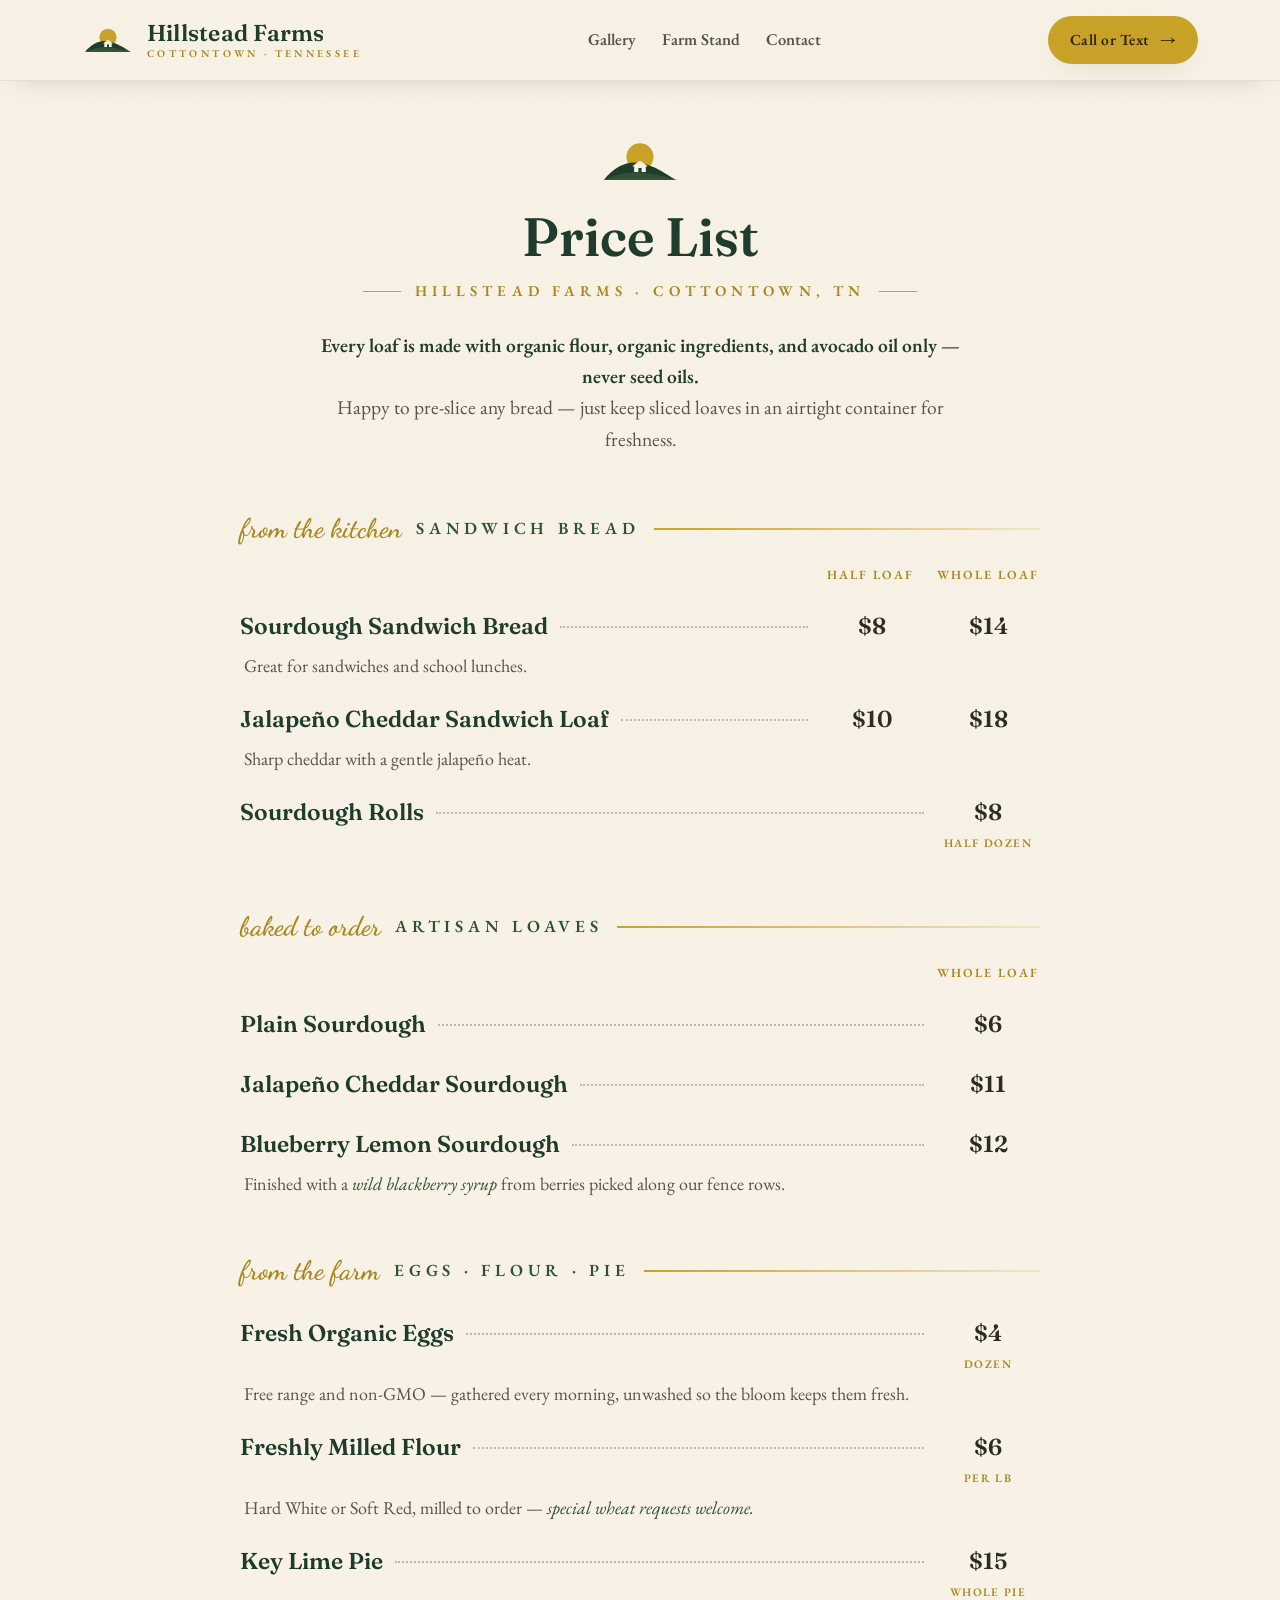
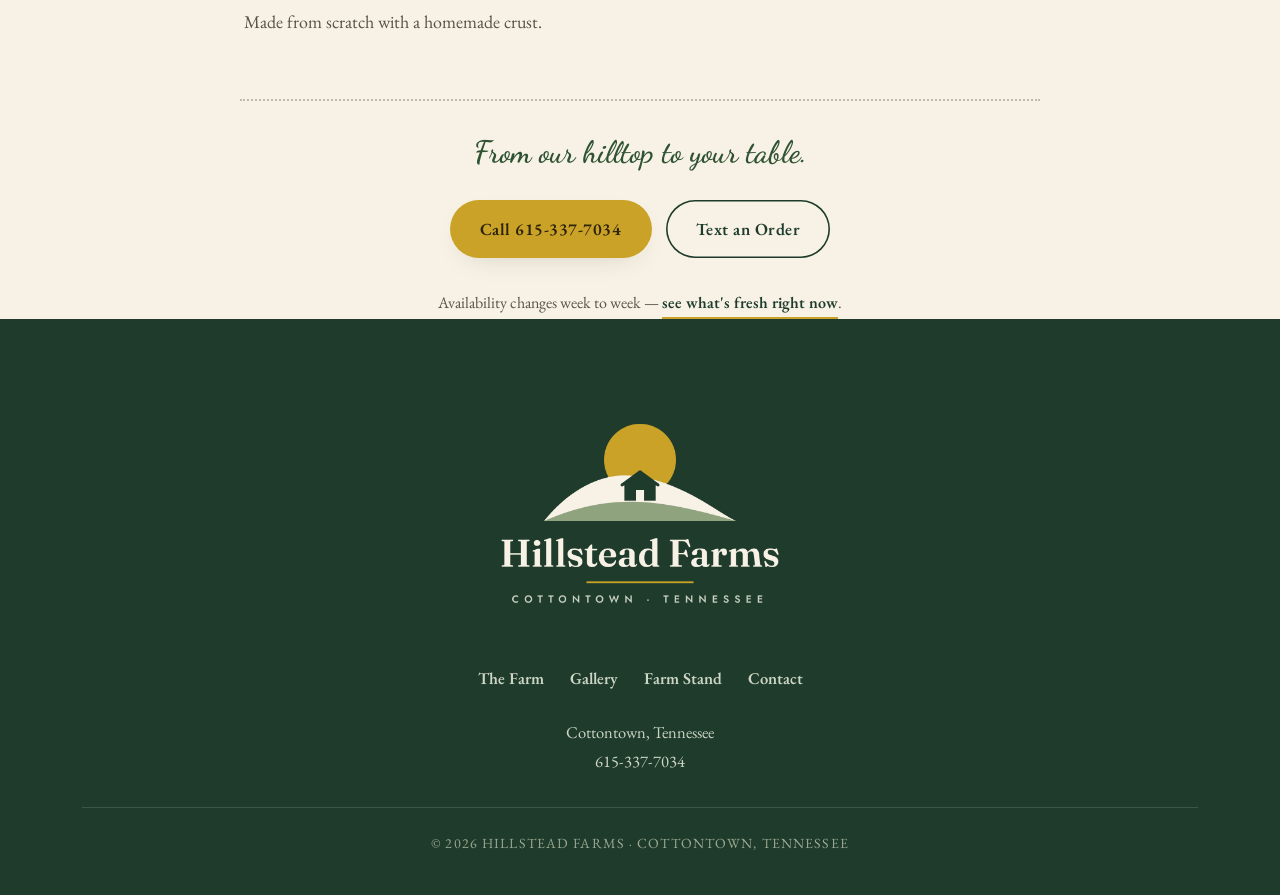
==== price-list.html @ a57d2199 "feat: sync site prices with the price sheet + add /price-list page - farm stand: eggs $4/dozen, sour" ====
<!DOCTYPE html>
<html lang="en">
<head>
<meta charset="UTF-8">
<meta name="viewport" content="width=device-width, initial-scale=1.0">
<title>Price List — Hillstead Farms</title>
<meta name="description" content="Hillstead Farms price list — sourdough sandwich loaves, artisan loaves, farm-fresh eggs, fresh-milled flour, and key lime pie. Cottontown, Tennessee.">
<meta property="og:title" content="Price List — Hillstead Farms">
<meta property="og:description" content="Sourdough, eggs, fresh-milled flour, and pie from our fifty-acre family farm in Cottontown, TN.">
<meta property="og:type" content="website">
<meta name="theme-color" content="#F7F2E5">
<link rel="icon" type="image/svg+xml" href="favicon.svg">
<link rel="preconnect" href="https://fonts.googleapis.com">
<link rel="preconnect" href="https://fonts.gstatic.com" crossorigin>
<link href="https://fonts.googleapis.com/css2?family=Playfair+Display:wght@700;800&family=Fraunces:opsz,wght@9..144,600&family=EB+Garamond:ital,wght@0,400;0,500;0,600;1,400;1,500&family=Dancing+Script:wght@600&display=swap" rel="stylesheet">
<link rel="stylesheet" href="css/hs-style.css">
<style>
  .pl-page{padding:120px 0 0}
  .pl-head{text-align:center;margin-bottom:10px}
  .pl-head .mark{width:104px;height:82px;margin:0 auto 6px}
  .pl-head h1{
    font-family:'Fraunces',var(--font-display);font-weight:600;
    font-size:clamp(38px,5vw,54px);color:var(--green-deep);line-height:1.06;
  }
  .pl-head .kicker{justify-content:center;margin-top:14px}
  .pl-promise{
    max-width:640px;margin:26px auto 0;text-align:center;font-size:19.5px;line-height:1.6;color:var(--ink-soft);
  }
  .pl-promise b{color:var(--green-deep);font-weight:600}

  .pl-sec{max-width:800px;margin:52px auto 0}
  .pl-sec-head{display:flex;align-items:center;gap:14px;flex-wrap:wrap}
  .pl-sec-head .script{font-family:var(--font-script);font-weight:600;font-size:27px;color:var(--gold-deep)}
  .pl-sec-head h2{
    font-family:var(--font-body);font-weight:600;font-size:17px;letter-spacing:.28em;
    color:var(--green);text-transform:uppercase;text-align:left;margin:0;
  }
  .pl-sec-head::after{content:"";flex:1;height:1.5px;min-width:30px;background:linear-gradient(90deg,var(--gold),rgba(201,162,39,.15))}

  .pl-cols{display:flex;justify-content:flex-end;gap:14px;margin-top:14px}
  .pl-cols span{
    width:104px;text-align:center;font-weight:600;font-size:12.5px;letter-spacing:.16em;
    text-transform:uppercase;color:var(--gold-deep);
  }
  .pl-row{display:flex;align-items:baseline;gap:12px;margin-top:22px}
  .pl-row .nm{font-family:'Fraunces',var(--font-display);font-weight:600;font-size:23px;color:var(--green-deep)}
  .pl-row .dots{flex:1;min-width:16px;border-bottom:2.5px dotted rgba(46,43,35,.28);transform:translateY(-6px)}
  .pl-row .p{
    width:104px;text-align:center;white-space:nowrap;
    font-family:'Fraunces',var(--font-display);font-weight:600;font-size:23px;color:var(--ink);
  }
  .pl-row .p .u{
    display:block;font-family:var(--font-body);font-weight:600;font-size:11.5px;
    letter-spacing:.12em;text-transform:uppercase;color:var(--gold-deep);margin-top:2px;
  }
  .pl-note{margin:6px 0 0 4px;font-size:18px;line-height:1.5;color:var(--ink-soft)}
  .pl-note em{color:var(--green);font-style:italic}

  @media(max-width:600px){
    .pl-cols{gap:10px}
    .pl-cols span{width:76px;font-size:10.5px;letter-spacing:.05em;white-space:nowrap}
    .pl-row{flex-wrap:wrap;gap:10px;justify-content:flex-end;margin-top:20px}
    .pl-row .nm{font-size:21px;flex:1 1 100%}
    .pl-row .dots{display:none}
    .pl-row .p{width:76px;font-size:21px;text-align:center}
    .pl-note{margin-top:4px}
  }

  .pl-cta{max-width:800px;margin:64px auto 0;text-align:center}
  .pl-cta .line{height:0;border-top:2.5px dotted rgba(46,43,35,.28);margin-bottom:26px}
  .pl-cta .slogan{font-family:var(--font-script);font-weight:600;font-size:31px;color:var(--green)}
  .pl-cta .btns{display:flex;gap:14px;justify-content:center;flex-wrap:wrap;margin-top:22px}
  .pl-cta .fine{margin-top:22px;font-size:16px;color:var(--ink-soft)}
</style>
</head>
<body>

<a class="skip-link" href="#main">Skip to content</a>

<header class="nav nav-static" id="nav">
  <div class="nav-inner">
    <a class="brand" href="index.html" aria-label="Hillstead Farms home">
      <img class="mark mark-light" src="img/mark.svg" alt="" width="52" height="52">
      <span class="word">Hillstead Farms<em>COTTONTOWN · TENNESSEE</em></span>
    </a>
    <nav class="nav-links" aria-label="Primary">
      <a href="index.html#gallery">Gallery</a>
      <a href="index.html#stand">Farm Stand</a>
      <a href="index.html#contact">Contact</a>
    </nav>
    <div class="nav-cta">
      <a class="btn btn-gold" href="tel:+16153377034">Call or Text <span class="arr">→</span></a>
    </div>
  </div>
</header>

<main id="main">
  <section class="pl-page sec-pad">
    <div class="container">

      <div class="pl-head">
        <div class="mark">
          <img src="img/mark.svg" alt="" width="104" height="82">
        </div>
        <h1>Price List</h1>
        <p class="kicker">Hillstead Farms · Cottontown, TN</p>
      </div>

      <p class="pl-promise"><b>Every loaf is made with organic flour, organic ingredients, and avocado oil only — never seed oils.</b><br>
      Happy to pre-slice any bread — just keep sliced loaves in an airtight container for freshness.</p>

      <!-- ============ SANDWICH BREAD ============ -->
      <div class="pl-sec">
        <div class="pl-sec-head"><span class="script">from the kitchen</span><h2>Sandwich Bread</h2></div>
        <div class="pl-cols"><span>Half Loaf</span><span>Whole Loaf</span></div>

        <div class="pl-row">
          <span class="nm">Sourdough Sandwich Bread</span><span class="dots"></span>
          <span class="p">$8</span><span class="p">$14</span>
        </div>
        <p class="pl-note">Great for sandwiches and school lunches.</p>

        <div class="pl-row">
          <span class="nm">Jalapeño Cheddar Sandwich Loaf</span><span class="dots"></span>
          <span class="p">$10</span><span class="p">$18</span>
        </div>
        <p class="pl-note">Sharp cheddar with a gentle jalapeño heat.</p>

        <div class="pl-row">
          <span class="nm">Sourdough Rolls</span><span class="dots"></span>
          <span class="p">$8<span class="u">half dozen</span></span>
        </div>
      </div>

      <!-- ============ ARTISAN LOAVES ============ -->
      <div class="pl-sec">
        <div class="pl-sec-head"><span class="script">baked to order</span><h2>Artisan Loaves</h2></div>
        <div class="pl-cols"><span>Whole Loaf</span></div>

        <div class="pl-row">
          <span class="nm">Plain Sourdough</span><span class="dots"></span>
          <span class="p">$6</span>
        </div>

        <div class="pl-row">
          <span class="nm">Jalapeño Cheddar Sourdough</span><span class="dots"></span>
          <span class="p">$11</span>
        </div>

        <div class="pl-row">
          <span class="nm">Blueberry Lemon Sourdough</span><span class="dots"></span>
          <span class="p">$12</span>
        </div>
        <p class="pl-note">Finished with a <em>wild blackberry syrup</em> from berries picked along our fence rows.</p>
      </div>

      <!-- ============ FROM THE FARM ============ -->
      <div class="pl-sec">
        <div class="pl-sec-head"><span class="script">from the farm</span><h2>Eggs · Flour · Pie</h2></div>

        <div class="pl-row">
          <span class="nm">Fresh Organic Eggs</span><span class="dots"></span>
          <span class="p">$4<span class="u">dozen</span></span>
        </div>
        <p class="pl-note">Free range and non-GMO — gathered every morning, unwashed so the bloom keeps them fresh.</p>

        <div class="pl-row">
          <span class="nm">Freshly Milled Flour</span><span class="dots"></span>
          <span class="p">$6<span class="u">per lb</span></span>
        </div>
        <p class="pl-note">Hard White or Soft Red, milled to order — <em>special wheat requests welcome.</em></p>

        <div class="pl-row">
          <span class="nm">Key Lime Pie</span><span class="dots"></span>
          <span class="p">$15<span class="u">whole pie</span></span>
        </div>
        <p class="pl-note">Made from scratch with a homemade crust.</p>
      </div>

      <!-- ============ CTA ============ -->
      <div class="pl-cta">
        <div class="line"></div>
        <p class="slogan">From our hilltop to your table.</p>
        <div class="btns">
          <a class="btn btn-gold" href="tel:+16153377034">Call 615-337-7034</a>
          <a class="btn btn-ghost on-cream" href="sms:+16153377034?body=Hi%20Hillstead%20Farms%2C%20I%E2%80%99d%20like%20to%20order%3A%20">Text an Order</a>
        </div>
        <p class="fine">Availability changes week to week — <a class="pricelink" href="index.html#stand">see what's fresh right now</a>.</p>
      </div>

    </div>
  </section>
</main>

<footer>
  <div class="container">
    <img class="foot-logo" src="img/logo-primary-dark.png" alt="Hillstead Farms — Cottontown, Tennessee" width="360" height="252">
    <nav class="foot-links" aria-label="Footer">
      <a href="index.html#farm">The Farm</a>
      <a href="index.html#gallery">Gallery</a>
      <a href="index.html#stand">Farm Stand</a>
      <a href="index.html#contact">Contact</a>
    </nav>
    <p class="addr">Cottontown, Tennessee<br>
    <a href="tel:+16153377034">615-337-7034</a></p>
    <p class="copy">© 2026 HILLSTEAD FARMS · COTTONTOWN, TENNESSEE</p>
  </div>
</footer>

<script src="js/hillstead.js" defer></script>
</body>
</html>
---- css/hs-style.css ----
/* ============================================================
   HILLSTEAD FARMS — SITE STYLES
   Heritage palette from the crest: deep green, gold, cream.
   Type: Playfair Display (display) · EB Garamond (body) · Dancing Script (accents)
   ============================================================ */
:root{
  --cream:      #F7F2E5;
  --cream-deep: #F0E9D6;
  --card:       #FDFAF1;
  --ink:        #2E2B23;
  --ink-soft:   #57534A;
  --green-deep: #1E3B2C;
  --green:      #2F5233;
  --sage:       #8FA37E;
  --gold:       #C9A227;
  --gold-deep:  #A8871E;
  --hairline:   rgba(30,59,44,.16);
  --hairline-soft: rgba(30,59,44,.09);

  --font-display: 'Playfair Display', Georgia, serif;
  --font-body: 'EB Garamond', Georgia, serif;
  --font-script: 'Dancing Script', cursive;

  --ease: cubic-bezier(.22,1,.36,1);
  --shadow: 0 16px 44px -18px rgba(46,43,35,.28);
  --shadow-soft: 0 10px 30px -16px rgba(46,43,35,.22);
  --container: 1180px;
  --radius: 18px;
}

*{margin:0;padding:0;box-sizing:border-box}
html{scroll-behavior:smooth}
body{
  background:var(--cream);
  color:var(--ink);
  font-family:var(--font-body);
  font-size:19px;
  line-height:1.65;
  -webkit-font-smoothing:antialiased;
  overflow-x:hidden;
}
::selection{background:var(--gold);color:#fff}
a{color:inherit;text-decoration:none}
ul{list-style:none}
img{max-width:100%;display:block}
button{font-family:inherit;cursor:pointer;border:none;background:none;color:inherit}

/* subtle paper grain */
body::after{
  content:"";position:fixed;inset:0;z-index:120;pointer-events:none;opacity:.028;
  background-image:url("data:image/svg+xml,%3Csvg xmlns='http://www.w3.org/2000/svg' width='140' height='140'%3E%3Cfilter id='n'%3E%3CfeTurbulence type='fractalNoise' baseFrequency='0.85' numOctaves='2'/%3E%3C/filter%3E%3Crect width='140' height='140' filter='url(%23n)' opacity='0.7'/%3E%3C/svg%3E");
}

.container{max-width:var(--container);margin:0 auto;padding:0 32px}
@media(max-width:680px){.container{padding:0 20px}}

.skip-link{
  position:absolute;left:16px;top:-60px;z-index:300;
  background:var(--green-deep);color:var(--cream);padding:10px 18px;border-radius:10px;
  font-weight:600;transition:top .2s;
}
.skip-link:focus{top:14px}

/* ============ BUTTONS ============ */
.btn{
  display:inline-flex;align-items:center;gap:10px;
  font-family:var(--font-body);font-weight:600;font-size:17px;letter-spacing:.03em;
  padding:15px 30px;border-radius:100px;
  transition:transform .25s var(--ease), box-shadow .25s, background .25s;
}
.btn:active{transform:scale(.98)}
.btn-green{background:var(--green-deep);color:var(--cream);box-shadow:var(--shadow-soft)}
.btn-green:hover{background:var(--green);transform:translateY(-2px);box-shadow:var(--shadow)}
.btn-gold{background:var(--gold);color:#2C230A;box-shadow:var(--shadow-soft)}
.btn-gold:hover{background:#D4AF37;transform:translateY(-2px);box-shadow:var(--shadow)}
.btn-ghost{
  color:var(--cream);box-shadow:inset 0 0 0 1.6px rgba(247,242,229,.75);
  background:rgba(30,59,44,.25);backdrop-filter:blur(4px);
}
.btn-ghost:hover{background:rgba(30,59,44,.45);transform:translateY(-2px)}
.btn-ghost.on-cream{color:var(--green-deep);box-shadow:inset 0 0 0 1.6px var(--green-deep);background:transparent}
.btn-ghost.on-cream:hover{background:rgba(47,82,51,.08)}
.btn .arr{transition:transform .25s var(--ease)}
.btn:hover .arr{transform:translateX(4px)}
.btn:focus-visible,a:focus-visible,button:focus-visible{outline:3px solid var(--gold);outline-offset:3px;border-radius:6px}

/* ============ NAV ============ */
.nav{
  position:fixed;top:0;left:0;right:0;z-index:100;
  transition:background .3s, box-shadow .3s, border-color .3s;
  border-bottom:1px solid transparent;
}
.nav.scrolled{
  background:rgba(247,242,229,.9);
  backdrop-filter:blur(14px);-webkit-backdrop-filter:blur(14px);
  border-color:var(--hairline-soft);
  box-shadow:0 10px 30px -20px rgba(46,43,35,.35);
}
.nav-inner{
  max-width:var(--container);margin:0 auto;padding:14px 32px;
  display:flex;align-items:center;justify-content:space-between;gap:20px;
}
@media(max-width:680px){.nav-inner{padding:12px 20px}}
.brand{display:flex;align-items:center;gap:13px}
.brand .mark{width:52px;height:52px}
.brand .mark-light{display:none}
.nav.scrolled .brand .mark-light,.nav.open .brand .mark-light{display:block}
.nav.scrolled .brand .mark-dark,.nav.open .brand .mark-dark{display:none}
.brand .word{
  font-family:'Fraunces',var(--font-display);font-weight:600;font-size:23px;color:var(--green-deep);
  line-height:1.05;letter-spacing:.01em;white-space:nowrap;
}
.brand .word em{
  font-style:normal;display:block;
  font-family:var(--font-body);font-weight:600;font-size:10.5px;letter-spacing:.32em;
  color:var(--gold-deep);margin-top:3px;
}
.nav:not(.scrolled):not(.open) .brand .word{color:var(--cream)}
.nav:not(.scrolled):not(.open) .brand .word em{color:#E8CE7A}

.nav-links{display:flex;gap:26px;font-size:16.5px;font-weight:600;color:var(--cream)}
.nav.scrolled .nav-links{color:var(--ink-soft)}
.nav-links a{position:relative;transition:color .25s;padding:4px 0;white-space:nowrap}
.nav-links a:hover{color:var(--gold)}
.nav-links a::after{
  content:"";position:absolute;left:0;bottom:-3px;height:2px;width:0;border-radius:2px;
  background:var(--gold);transition:width .3s var(--ease);
}
.nav-links a:hover::after{width:100%}
.nav-cta{white-space:nowrap}
.nav .btn{padding:11px 22px;font-size:15.5px}

.menu-btn{display:none;width:44px;height:44px;border-radius:12px;position:relative}
.menu-btn span{
  position:absolute;left:11px;right:11px;height:2.4px;border-radius:2px;background:var(--cream);
  transition:transform .3s var(--ease), opacity .2s, background .3s;
}
.nav.scrolled .menu-btn span,.nav.open .menu-btn span{background:var(--green-deep)}
.menu-btn span:nth-child(1){top:15px}
.menu-btn span:nth-child(2){top:21px}
.menu-btn span:nth-child(3){top:27px}
.nav.open .menu-btn span:nth-child(1){transform:translateY(6px) rotate(45deg)}
.nav.open .menu-btn span:nth-child(2){opacity:0}
.nav.open .menu-btn span:nth-child(3){transform:translateY(-6px) rotate(-45deg)}

@media(max-width:1040px){
  .nav-links,.nav-cta{display:none}
  .menu-btn{display:block}
  .nav.open{background:var(--cream);border-color:var(--hairline-soft)}
  .mobile-menu{
    display:none;flex-direction:column;gap:4px;padding:10px 20px 24px;
    background:var(--cream);border-bottom:1px solid var(--hairline-soft);
    box-shadow:0 20px 40px -24px rgba(46,43,35,.4);
  }
  .nav.open .mobile-menu{display:flex}
  .mobile-menu a{
    font-size:19px;font-weight:600;color:var(--green-deep);
    padding:12px 6px;border-bottom:1px dashed var(--hairline-soft);
  }
  .mobile-menu a:last-child{border-bottom:none}
}
@media(min-width:1041px){.mobile-menu{display:none !important}}

/* ============ FLOURISHES ============ */
.flourish{display:flex;justify-content:center}
.dots-rule{height:0;border-top:3px dotted #A99F87;margin:0 auto;max-width:190px}

/* ============ HERO ============ */
.hero{
  position:relative;min-height:100svh;
  display:flex;align-items:center;justify-content:center;
  overflow:hidden;text-align:center;
}
.hero-photo{
  position:absolute;inset:0;width:100%;height:100%;object-fit:cover;object-position:50% 58%;
  transform-origin:50% 60%;
}
html.js .hero-photo{animation:heroDrift 36s ease-in-out infinite alternate}
@keyframes heroDrift{from{transform:scale(1)}to{transform:scale(1.06) translateY(-1.2%)}}
.hero-veil{
  position:absolute;inset:0;
  background:
    linear-gradient(180deg, rgba(20,32,22,.62) 0%, rgba(20,32,22,.34) 34%, rgba(20,32,22,.38) 70%, rgba(38,48,31,.78) 100%),
    radial-gradient(90% 70% at 50% 46%, rgba(20,32,22,.05), rgba(20,32,22,.38) 100%);
}
.hero-content{position:relative;z-index:2;padding:130px 24px 120px;max-width:900px}
.hero-script{
  font-family:var(--font-script);font-weight:600;font-size:clamp(28px,3.4vw,40px);
  color:#EBD891;text-shadow:0 2px 18px rgba(20,32,22,.5);
}
.hero h1{
  font-family:var(--font-display);font-weight:800;color:var(--cream);
  font-size:clamp(52px,9vw,110px);line-height:1.02;letter-spacing:.01em;
  margin:10px 0 6px;text-shadow:0 4px 30px rgba(20,32,22,.55);
}
.hero .sub{
  font-size:clamp(19px,2vw,23px);color:#EFEADB;max-width:640px;margin:20px auto 38px;line-height:1.6;
  text-shadow:0 2px 14px rgba(20,32,22,.6);
}
.hero .sub b{color:#fff;font-weight:600}
.hero-flourish{display:flex;justify-content:center;margin:6px auto 0}
.hero .sub{max-width:700px}
.hero .sub .slogan{display:block;font-family:var(--font-script);font-weight:600;font-size:clamp(30px,3.6vw,44px);color:#EBD891;letter-spacing:.01em;margin-bottom:0;text-shadow:0 2px 18px rgba(20,32,22,.55)}
.hero-cta{display:flex;gap:16px;justify-content:center;flex-wrap:wrap}
.hero-chips{display:flex;gap:12px;justify-content:center;flex-wrap:wrap;margin-top:40px}
.hero-est{
  margin:44px auto 0;display:flex;align-items:center;justify-content:center;gap:16px;
  font-family:var(--font-body);font-weight:600;font-size:14px;letter-spacing:.34em;text-transform:uppercase;
  color:#EBD891;text-shadow:0 1px 10px rgba(20,32,22,.6);
}
.hero-est::before,.hero-est::after{content:"";width:34px;height:1px;background:rgba(235,216,145,.7)}
.chip{
  font-weight:600;font-size:14.5px;letter-spacing:.06em;color:#F2EDDD;
  border:1px solid rgba(247,242,229,.35);background:rgba(24,37,26,.42);
  border-radius:100px;padding:9px 18px;backdrop-filter:blur(6px);
}
.chip b{color:#EBD891;font-weight:700}
.scroll-cue{
  position:absolute;bottom:26px;left:50%;transform:translateX(-50%);z-index:2;
  color:rgba(247,242,229,.85);font-size:12.5px;font-weight:600;letter-spacing:.3em;
  display:flex;flex-direction:column;align-items:center;gap:8px;
}
.scroll-cue::after{
  content:"";width:1.6px;height:34px;
  background:linear-gradient(180deg,rgba(247,242,229,.85),transparent);
  animation:cueDrop 2.2s var(--ease) infinite;
}
@keyframes cueDrop{0%{transform:scaleY(.2);transform-origin:top}55%,100%{transform:scaleY(1);transform-origin:top}}

/* ============ SECTIONS ============ */
section{position:relative}
.sec-pad{padding:110px 0}
@media(max-width:680px){.sec-pad{padding:76px 0}}
.kicker{
  font-family:var(--font-body);font-weight:600;font-size:15px;letter-spacing:.34em;
  color:var(--gold-deep);display:flex;align-items:center;gap:14px;justify-content:center;
  text-transform:uppercase;flex-wrap:wrap;text-align:center;
}
.kicker::before,.kicker::after{content:"";height:1.5px;width:38px;background:var(--gold)}
@media(max-width:640px){
  .kicker{font-size:13px;letter-spacing:.2em;gap:10px}
  .kicker::before,.kicker::after{display:none}
}
h2{
  font-family:var(--font-display);font-weight:800;color:var(--green-deep);
  font-size:clamp(36px,4.6vw,58px);line-height:1.12;letter-spacing:.005em;
  text-align:center;margin:16px 0 0;
}
h2 .script{
  font-family:var(--font-script);font-weight:600;color:var(--gold-deep);
  font-size:.94em;letter-spacing:0;
}
.sec-intro{
  max-width:640px;margin:20px auto 0;text-align:center;
  color:var(--ink-soft);font-size:20px;
}
.sec-head{margin-bottom:56px}

/* Reveal styling is gated behind html.js (added by js/hillstead.js) so the page
   renders completely even if the script file is missing or blocked. */
html.js .reveal{opacity:0;transform:translateY(28px);transition:opacity .7s var(--ease),transform .7s var(--ease);transition-delay:calc(var(--i,0) * 70ms)}
html.js .reveal.in{opacity:1;transform:none}

/* hero entrance — staged, compositor-only, once on load */
html.js .hero-in{opacity:0;transform:translateY(18px);animation:heroIn .9s var(--ease) forwards;animation-delay:calc(180ms + var(--i,0) * 110ms)}
@keyframes heroIn{to{opacity:1;transform:none}}

/* inventory badge pop when live data lands */
html.js .inv-badge:not([hidden]){animation:badgePop .45s var(--ease) both}
@keyframes badgePop{from{opacity:0;transform:translateY(-6px) scale(.92)}to{opacity:1;transform:none}}

/* press feedback on cards/tiles (hover lift already exists) */
.f-card:active,.s-card:active{transform:translateY(-2px)}
.gal-item:active{transform:translateY(-1px)}
.gal-item:active img{transform:scale(1.02)}

/* ============ STORY ============ */
.story{background:var(--cream)}
.story-grid{
  display:grid;grid-template-columns:1.06fr .94fr;gap:64px;align-items:center;margin-top:56px;
}
@media(max-width:940px){.story-grid{grid-template-columns:1fr;gap:44px}}
.story-copy p{color:var(--ink-soft);margin-bottom:20px;font-size:20px;line-height:1.75}
.story-copy p b{color:var(--ink);font-weight:600}
.story-copy .sig{
  font-family:var(--font-script);font-weight:600;font-size:33px;color:var(--green);
  margin-top:28px;
}
.stats-row{display:grid;grid-template-columns:repeat(4,1fr);gap:14px;margin-top:44px}
@media(max-width:620px){.stats-row{grid-template-columns:repeat(2,1fr)}}
.stat{
  background:var(--card);border:1px solid var(--hairline-soft);border-radius:var(--radius);
  padding:20px 14px;text-align:center;box-shadow:var(--shadow-soft);
}
.stat .num{
  font-family:var(--font-display);font-weight:800;font-size:clamp(30px,3vw,40px);
  color:var(--green-deep);display:block;line-height:1.1;
}
.stat .num em{font-style:normal;color:var(--gold-deep)}
.stat .lbl{
  font-weight:600;font-size:11.5px;letter-spacing:.18em;color:var(--ink-soft);
  margin-top:7px;display:block;text-transform:uppercase;
}
.story-art{
  border-radius:22px;overflow:hidden;border:1px solid var(--hairline);
  box-shadow:var(--shadow);background:var(--card);padding:26px;
}
.story-art svg{width:100%;height:auto;display:block;border-radius:12px}
.story-art .cap{
  text-align:center;font-family:var(--font-script);font-weight:600;font-size:26px;
  color:var(--green);margin-top:18px;
}

/* ============ THE FARM (cards) ============ */
.farm{background:linear-gradient(180deg,var(--cream) 0%,var(--cream-deep) 100%)}
.farm-grid{display:grid;grid-template-columns:repeat(5,1fr);gap:16px;margin-top:56px}
@media(max-width:1180px){.farm-grid{grid-template-columns:repeat(6,1fr)}.farm-grid .f-card{grid-column:span 2}.farm-grid .f-card:nth-child(4){grid-column:2 / span 2}.farm-grid .f-card:nth-child(5){grid-column:4 / span 2}}
@media(max-width:820px){.farm-grid{grid-template-columns:repeat(2,1fr)}.farm-grid .f-card{grid-column:auto}.farm-grid .f-card:nth-child(4){grid-column:auto}.farm-grid .f-card:nth-child(5){grid-column:1 / -1}}
@media(max-width:560px){.farm-grid{grid-template-columns:1fr}}
.f-card{
  background:var(--card);border:1px solid var(--hairline-soft);border-radius:var(--radius);
  padding:30px 26px;box-shadow:var(--shadow-soft);
  transition:transform .35s var(--ease), box-shadow .35s;
  display:flex;flex-direction:column;
}
.f-card:hover{transform:translateY(-6px);box-shadow:var(--shadow)}
.f-card{position:relative}
.f-card .inv-badge{left:auto;right:14px}
.f-card .icon svg{transition:transform .35s var(--ease)}
.f-card:hover .icon svg{transform:translateY(-4px) rotate(-3deg)}
.f-card .foot{display:flex;align-items:center;justify-content:space-between;gap:10px}
.f-card .foot::after{content:"↓";font-size:15px;color:var(--gold-deep);transition:transform .3s var(--ease)}
.f-card:hover .foot::after{transform:translateY(3px)}
#farm,#gallery,#stand,#contact,[id^="stand-"]{scroll-margin-top:92px}
.f-card .icon{height:64px;display:flex;align-items:center;margin-bottom:18px}
.f-card h3{font-family:var(--font-display);font-weight:700;font-size:24px;color:var(--green-deep);margin-bottom:10px}
.f-card p{font-size:17.5px;color:var(--ink-soft);line-height:1.65}
.f-card .foot{
  margin-top:auto;padding-top:18px;
  font-weight:600;font-size:12.5px;letter-spacing:.16em;color:var(--gold-deep);text-transform:uppercase;
}

/* ============ GALLERY ============ */
.gallery{background:var(--green-deep);color:var(--cream)}
.gallery .kicker{color:#E8CE7A}
.gallery .kicker::before,.gallery .kicker::after{background:var(--gold)}
.gallery h2{color:var(--cream)}
.gallery h2 .script{color:#E8CE7A}
.gallery .sec-intro{color:#CDD5C4}

.gal-grid{
  display:grid;grid-template-columns:repeat(3,1fr);grid-auto-rows:212px;gap:16px;margin-top:56px;
}
@media(max-width:940px){.gal-grid{grid-template-columns:repeat(2,1fr);grid-auto-rows:190px}}
@media(max-width:560px){.gal-grid{grid-template-columns:1fr;grid-auto-rows:230px}}

.gal-item{
  position:relative;display:block;padding:0;width:100%;height:100%;
  border-radius:var(--radius);overflow:hidden;cursor:pointer;
  background:#24402F;box-shadow:inset 0 0 0 1px rgba(247,242,229,.14);
  transition:transform .35s var(--ease), box-shadow .35s;
}
.gal-item.wide{grid-column:span 2}
.gal-item.tall{grid-row:span 2}
@media(max-width:560px){
  .gal-item.wide{grid-column:span 1}
  .gal-item.tall{grid-row:span 1}
}
.gal-item:hover{transform:translateY(-4px);box-shadow:inset 0 0 0 1px rgba(201,162,39,.55), var(--shadow)}
.gal-item img{
  width:100%;height:100%;object-fit:cover;display:block;
  transition:transform .7s var(--ease);
}
.gal-item:hover img{transform:scale(1.06)}

/* caption sits on a bottom scrim so it stays readable over any photo */
.gal-cap{
  position:absolute;left:0;right:0;bottom:0;z-index:2;
  padding:34px 18px 15px;text-align:left;
  font-family:var(--font-body);font-weight:600;font-size:15px;letter-spacing:.02em;color:var(--cream);
  background:linear-gradient(180deg,rgba(16,28,20,0),rgba(16,28,20,.82));
  pointer-events:none;
}
.gal-item.wide .gal-cap{font-size:18px;padding:44px 24px 20px}

/* placeholder shown only when the photo file isn't there yet */
.gal-ph{
  display:none;position:absolute;inset:0;z-index:1;
  align-items:center;justify-content:center;
  font-weight:600;font-size:13px;letter-spacing:.24em;text-transform:uppercase;color:rgba(232,206,122,.75);
  background:
    repeating-linear-gradient(135deg,rgba(247,242,229,.035) 0 12px,transparent 12px 24px),
    #24402F;
}
.gal-item.no-photo{cursor:default}
.gal-item.no-photo img{display:none}
.gal-item.no-photo .gal-ph{display:flex}
.gal-item.no-photo:hover{transform:none;box-shadow:inset 0 0 0 1px rgba(247,242,229,.14)}

/* ============ LIGHTBOX ============ */
.lightbox{
  position:fixed;inset:0;z-index:200;
  display:flex;align-items:center;justify-content:center;padding:5vh 5vw;
  background:rgba(14,24,17,.94);backdrop-filter:blur(6px);-webkit-backdrop-filter:blur(6px);
  animation:lbIn .25s var(--ease);
}
.lightbox[hidden]{display:none}
@keyframes lbIn{from{opacity:0}to{opacity:1}}
.lb-figure{max-width:100%;max-height:100%;display:flex;flex-direction:column;align-items:center;gap:16px}
.lb-figure img{
  max-width:100%;max-height:78vh;width:auto;height:auto;
  border-radius:var(--radius);box-shadow:0 30px 80px -30px rgba(0,0,0,.8);
}
.lb-figure figcaption{
  font-family:var(--font-script);font-weight:600;font-size:26px;color:#E8CE7A;text-align:center;
}
.lb-close{
  position:absolute;top:22px;right:26px;
  width:52px;height:52px;border-radius:50%;
  font-size:34px;line-height:1;color:var(--cream);
  background:rgba(247,242,229,.1);box-shadow:inset 0 0 0 1.4px rgba(247,242,229,.4);
  transition:background .25s, transform .25s;
}
.lb-close:hover{background:rgba(201,162,39,.32);transform:scale(1.06)}

/* ============ FARM STAND ============ */
.stand{background:var(--cream-deep)}
.stand-grid{display:grid;grid-template-columns:repeat(3,1fr);gap:20px;margin-top:56px}
@media(max-width:1020px){.stand-grid{grid-template-columns:repeat(2,1fr)}}
@media(max-width:560px){.stand-grid{grid-template-columns:1fr}}
.s-card{
  position:relative;
  background:var(--card);border:1.5px solid var(--hairline-soft);border-radius:22px;overflow:hidden;
  box-shadow:var(--shadow-soft);display:flex;flex-direction:column;
  transition:transform .35s var(--ease), box-shadow .35s;
}
.s-card:hover{transform:translateY(-6px);box-shadow:var(--shadow)}
.s-card .art{
  height:150px;display:flex;align-items:center;justify-content:center;
  border-bottom:1.5px dashed var(--hairline-soft);
}
.s-card .body{padding:26px 28px 30px;display:flex;flex-direction:column;flex:1;text-align:center}
.s-card h3{font-family:var(--font-display);font-weight:700;font-size:26px;color:var(--green-deep)}
.s-card .desc{font-size:17.5px;color:var(--ink-soft);line-height:1.65;margin:10px 0 18px}
.s-card .price{
  margin-top:auto;font-family:var(--font-display);font-weight:800;font-size:24px;color:var(--ink);
}
.s-card .price small{
  display:block;font-family:var(--font-body);font-weight:600;font-size:12.5px;
  letter-spacing:.16em;color:var(--gold-deep);margin-top:4px;text-transform:uppercase;
}
.s-card .order-row{display:flex;gap:10px;justify-content:center;margin-top:18px;flex-wrap:wrap}
.s-card .order-row .btn{padding:10px 18px;font-size:14px}
/* Live weekly inventory (inventory.json) */
.stand-updated{
  min-height:24px;margin:16px auto 0;text-align:center;
  font-weight:600;font-size:14px;letter-spacing:.18em;color:var(--gold-deep);text-transform:uppercase;
}
.inv-badge{
  position:absolute;top:14px;left:14px;z-index:1;
  font-family:var(--font-body);font-weight:600;font-size:11.5px;
  letter-spacing:.14em;text-transform:uppercase;
  padding:5px 12px;border-radius:999px;border:1.5px solid transparent;
}
.inv-available{background:var(--green-deep);border-color:var(--green-deep);color:var(--cream)}
.inv-season{background:var(--green);border-color:var(--green);color:var(--cream)}
.inv-low{background:var(--gold);border-color:var(--gold);color:#2C230A}
.inv-out{background:var(--cream-deep);border-color:var(--hairline-soft);color:var(--ink-soft)}
.inv-ask{background:var(--card);border-color:var(--gold);color:var(--gold-deep)}
.inv-soon{background:var(--card);border-color:var(--green);color:var(--green)}
.inv-note{
  font-weight:600;font-size:15px;color:var(--green);
  margin:-8px 0 16px;
}

.pricelink{
  display:inline-block;margin-top:10px;font-weight:600;color:var(--green-deep);
  border-bottom:2px solid var(--gold);transition:color .2s,border-color .2s;
}
.pricelink:hover{color:var(--gold-deep);border-color:var(--green)}
.stand-note{
  margin-top:44px;text-align:center;
  font-weight:600;font-size:15px;letter-spacing:.14em;color:var(--green);text-transform:uppercase;
}
.stand-note a{color:var(--green-deep);border-bottom:2px solid var(--gold)}
.stand-honest{
  max-width:560px;margin:18px auto 0;text-align:center;
  font-family:var(--font-script);font-weight:600;font-size:27px;color:var(--gold-deep);
}

/* ============ SOCIAL ICONS ============ */
.soc{display:flex;gap:14px;align-items:center}
.soc a{
  display:flex;align-items:center;justify-content:center;width:46px;height:46px;border-radius:50%;
  background:rgba(247,242,229,.1);box-shadow:inset 0 0 0 1.4px rgba(247,242,229,.35);
  transition:background .25s, transform .25s;
}
.soc a:hover{background:rgba(201,162,39,.28);transform:translateY(-3px)}
.foot-soc{justify-content:center;margin-top:26px}

/* ============ VISIT ============ */
.visit{background:var(--cream)}
.visit-grid{display:grid;grid-template-columns:1fr 1fr;gap:22px;margin-top:56px}
@media(max-width:880px){.visit-grid{grid-template-columns:1fr;max-width:560px;margin-left:auto;margin-right:auto}}
.v-card{
  background:var(--card);border:1px solid var(--hairline-soft);border-radius:22px;
  padding:40px 42px;box-shadow:var(--shadow-soft);
}
@media(max-width:560px){.v-card{padding:30px 26px}}
.v-card h3{
  font-family:var(--font-display);font-weight:700;font-size:27px;color:var(--green-deep);
  display:flex;align-items:center;gap:14px;margin-bottom:20px;
}
.v-card h3 svg{flex:none}
.v-card .line{font-size:19.5px;color:var(--ink-soft);line-height:1.75}
.v-card .line b{color:var(--ink);font-weight:600}
.v-card .big-phone{
  display:inline-block;margin-top:14px;
  font-family:var(--font-display);font-weight:800;font-size:clamp(26px,3vw,34px);color:var(--green-deep);
  border-bottom:3px solid var(--gold);padding-bottom:2px;
}
.v-card .big-phone:hover{color:var(--green)}
.v-note .sep{font-family:var(--font-body);font-weight:600;margin:0 8px;color:var(--gold)}
.v-note{
  margin-top:26px;padding-top:22px;border-top:1.5px dashed var(--hairline-soft);
  font-family:var(--font-script);font-weight:600;font-size:26px;color:var(--gold-deep);
}

/* ============ FOOTER ============ */
footer{
  background:var(--green-deep);color:#CDD5C4;
  padding:64px 0 40px;text-align:center;position:relative;
}
footer .foot-logo{width:360px;max-width:80vw;height:auto;margin:0 auto 6px;display:block}
footer .name{
  font-family:var(--font-display);font-weight:800;font-size:30px;color:var(--cream);letter-spacing:.02em;
}
footer .motto{
  font-weight:600;font-size:12.5px;letter-spacing:.34em;color:#E8CE7A;margin-top:8px;text-transform:uppercase;
}
footer .foot-links{
  display:flex;gap:26px;justify-content:center;flex-wrap:wrap;
  margin:30px 0 0;font-size:16.5px;font-weight:600;
}
footer .foot-links a:hover{color:var(--cream)}
footer .addr{margin-top:26px;font-size:16.5px;line-height:1.8}
footer .copy{
  margin-top:30px;padding-top:24px;border-top:1px solid rgba(247,242,229,.14);
  font-size:14px;letter-spacing:.08em;color:#9AA890;
}

/* ============ REDUCED MOTION ============ */
@media (prefers-reduced-motion: reduce){
  html.js .hero-photo{animation:none}
  html.js .hero-in{animation:none;opacity:1;transform:none}
  html.js .inv-badge:not([hidden]){animation:none}
  html.js .reveal{transition-delay:0s}
  *,*::before,*::after{animation-duration:.01ms !important;animation-iteration-count:1 !important;transition-duration:.01ms !important}
  .reveal{opacity:1 !important;transform:none !important}
  html{scroll-behavior:auto}
}

/* ============ CONTACT: newsletter + follow row (added 2026-08-19) ============ */
.sr-only{position:absolute;width:1px;height:1px;padding:0;margin:-1px;overflow:hidden;clip:rect(0,0,0,0);white-space:nowrap;border:0}
.s-card .price .per{font-family:var(--font-body);font-weight:600;font-size:15px;color:var(--ink-soft);margin-left:4px}
.news-form{display:flex;gap:10px;margin-top:18px;flex-wrap:wrap}
.news-form input[type=email]{
  flex:1 1 220px;min-width:0;font-family:var(--font-body);font-size:18px;color:var(--ink);
  padding:13px 16px;border-radius:100px;border:1.6px solid var(--hairline);background:#fff;
  transition:border-color .2s, box-shadow .2s;
}
.news-form input[type=email]:focus{outline:none;border-color:var(--gold);box-shadow:0 0 0 4px rgba(201,162,39,.18)}
.news-form input[type=email]::placeholder{color:#A39C8B}
.news-form .btn{padding:13px 24px;white-space:nowrap}
.news-form.is-busy .btn{opacity:.6;pointer-events:none}
.news-msg{min-height:24px;margin-top:12px;font-size:16.5px;font-weight:600;color:var(--green)}
.news-msg.err{color:#9A3B2E}
.follow-row{display:flex;align-items:center;justify-content:center;gap:18px;margin-top:44px;flex-wrap:wrap}
.follow-label{font-weight:600;font-size:13.5px;letter-spacing:.3em;color:var(--gold-deep);text-transform:uppercase}
.soc-dark a{background:rgba(30,59,44,.06);box-shadow:inset 0 0 0 1.4px rgba(30,59,44,.28)}
.soc-dark a:hover{background:rgba(201,162,39,.22)}

/* ============ STATIC NAV (interior pages with no dark hero) ============ */
.nav.nav-static{
  background:rgba(247,242,229,.92);
  backdrop-filter:blur(14px);-webkit-backdrop-filter:blur(14px);
  border-color:var(--hairline-soft);
  box-shadow:0 10px 30px -20px rgba(46,43,35,.35);
}
.nav.nav-static .brand .mark-light{display:block}
.nav.nav-static .brand .mark-dark{display:none}
.nav.nav-static:not(.scrolled):not(.open) .brand .word{color:var(--green-deep)}
.nav.nav-static:not(.scrolled):not(.open) .brand .word em{color:var(--gold-deep)}
.nav.nav-static .nav-links{color:var(--ink-soft)}
.nav.nav-static .menu-btn span{background:var(--green-deep)}
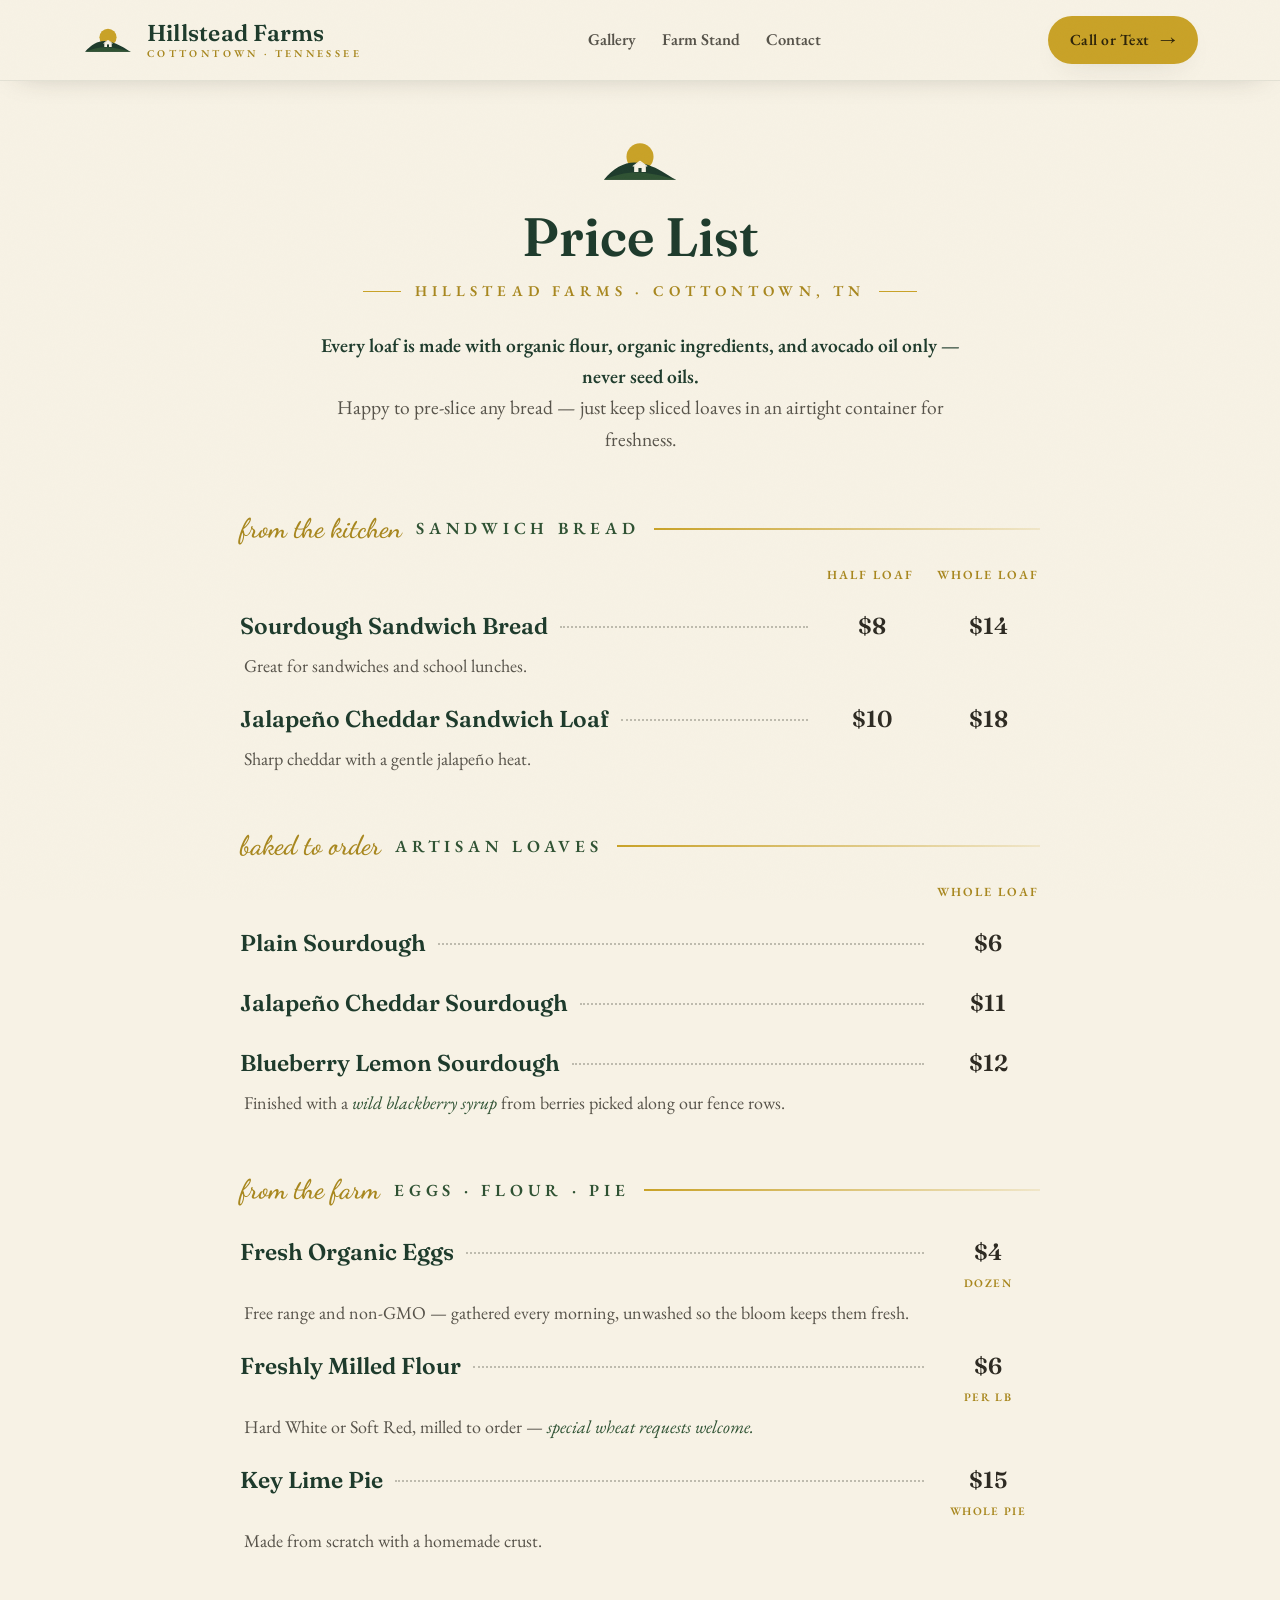
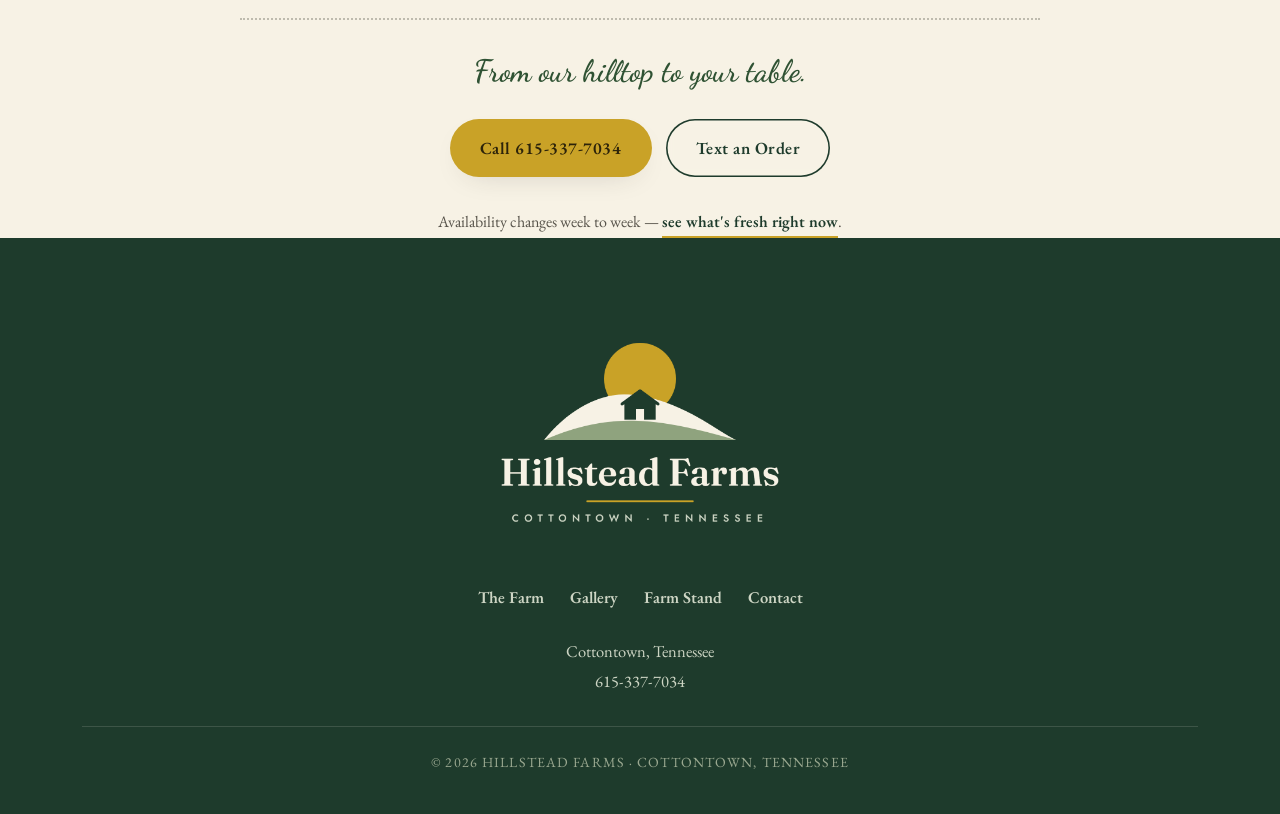
==== commit a5c2ffb2: "copy: remove sourdough rolls (price list page + stand card label)" ====
--- a/price-list.html
+++ b/price-list.html
@@ -126,10 +126,6 @@
         </div>
         <p class="pl-note">Sharp cheddar with a gentle jalapeño heat.</p>
 
-        <div class="pl-row">
-          <span class="nm">Sourdough Rolls</span><span class="dots"></span>
-          <span class="p">$8<span class="u">half dozen</span></span>
-        </div>
       </div>
 
       <!-- ============ ARTISAN LOAVES ============ -->
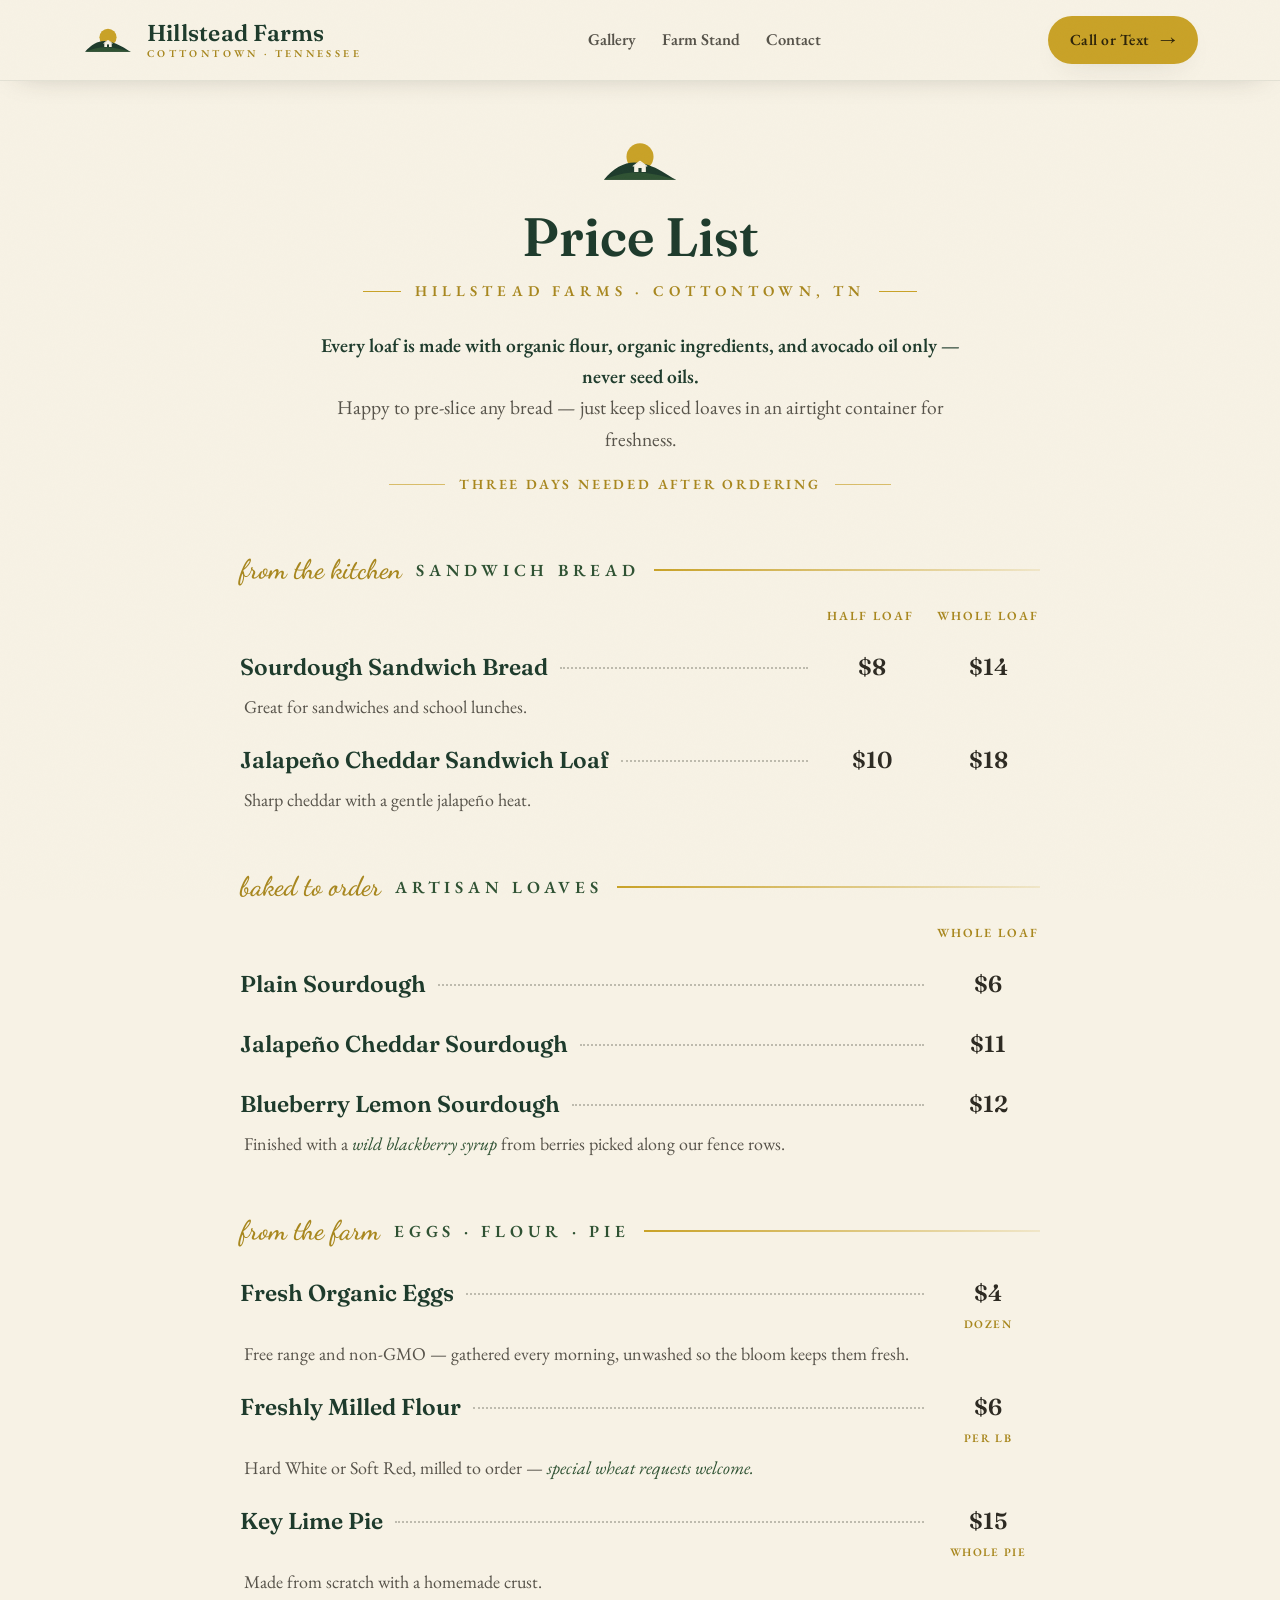
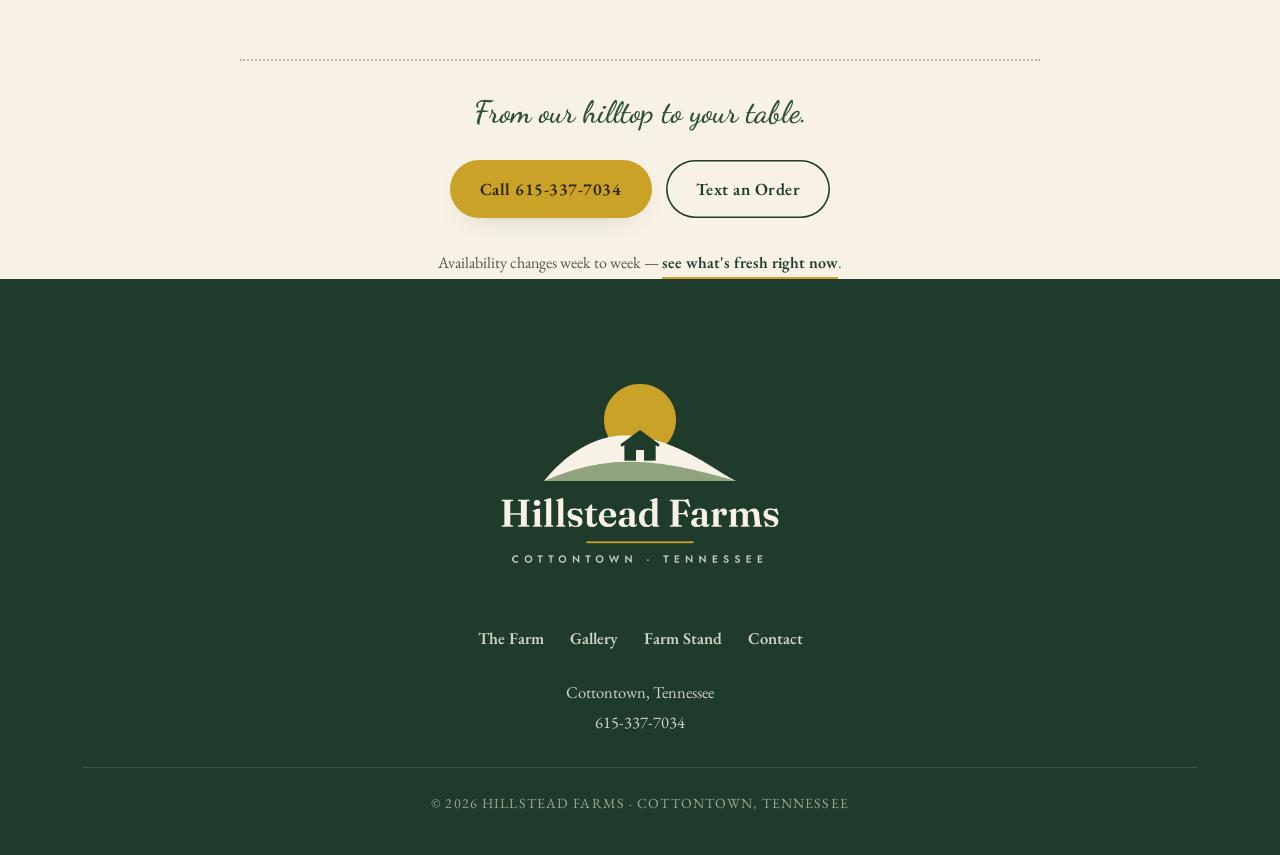
==== commit 4d5ec547: "copy: three days needed after ordering (sourdough lead time) - price list page: policy stamp under t" ====
--- a/price-list.html
+++ b/price-list.html
@@ -28,6 +28,13 @@
   }
   .pl-promise b{color:var(--green-deep);font-weight:600}
 
+  .pl-lead{
+    margin:18px auto 0;display:flex;align-items:center;justify-content:center;gap:14px;
+    font-weight:600;font-size:14px;letter-spacing:.2em;text-transform:uppercase;color:var(--gold-deep);
+  }
+  .pl-lead::before,.pl-lead::after{content:"";width:56px;height:1.5px;background:var(--gold);opacity:.65}
+  @media(max-width:600px){.pl-lead::before,.pl-lead::after{width:24px}.pl-lead{font-size:12.5px;letter-spacing:.14em}}
+
   .pl-sec{max-width:800px;margin:52px auto 0}
   .pl-sec-head{display:flex;align-items:center;gap:14px;flex-wrap:wrap}
   .pl-sec-head .script{font-family:var(--font-script);font-weight:600;font-size:27px;color:var(--gold-deep)}
@@ -108,6 +115,7 @@
 
       <p class="pl-promise"><b>Every loaf is made with organic flour, organic ingredients, and avocado oil only — never seed oils.</b><br>
       Happy to pre-slice any bread — just keep sliced loaves in an airtight container for freshness.</p>
+      <p class="pl-lead">Three days needed after ordering</p>
 
       <!-- ============ SANDWICH BREAD ============ -->
       <div class="pl-sec">
--- a/css/hs-style.css
+++ b/css/hs-style.css
@@ -468,6 +468,10 @@
 .inv-out{background:var(--cream-deep);border-color:var(--hairline-soft);color:var(--ink-soft)}
 .inv-ask{background:var(--card);border-color:var(--gold);color:var(--gold-deep)}
 .inv-soon{background:var(--card);border-color:var(--green);color:var(--green)}
+.s-card .lead-time{
+  font-weight:600;font-size:12.5px;letter-spacing:.16em;text-transform:uppercase;
+  color:var(--gold-deep);margin:0 0 16px;
+}
 .inv-note{
   font-weight:600;font-size:15px;color:var(--green);
   margin:-8px 0 16px;
